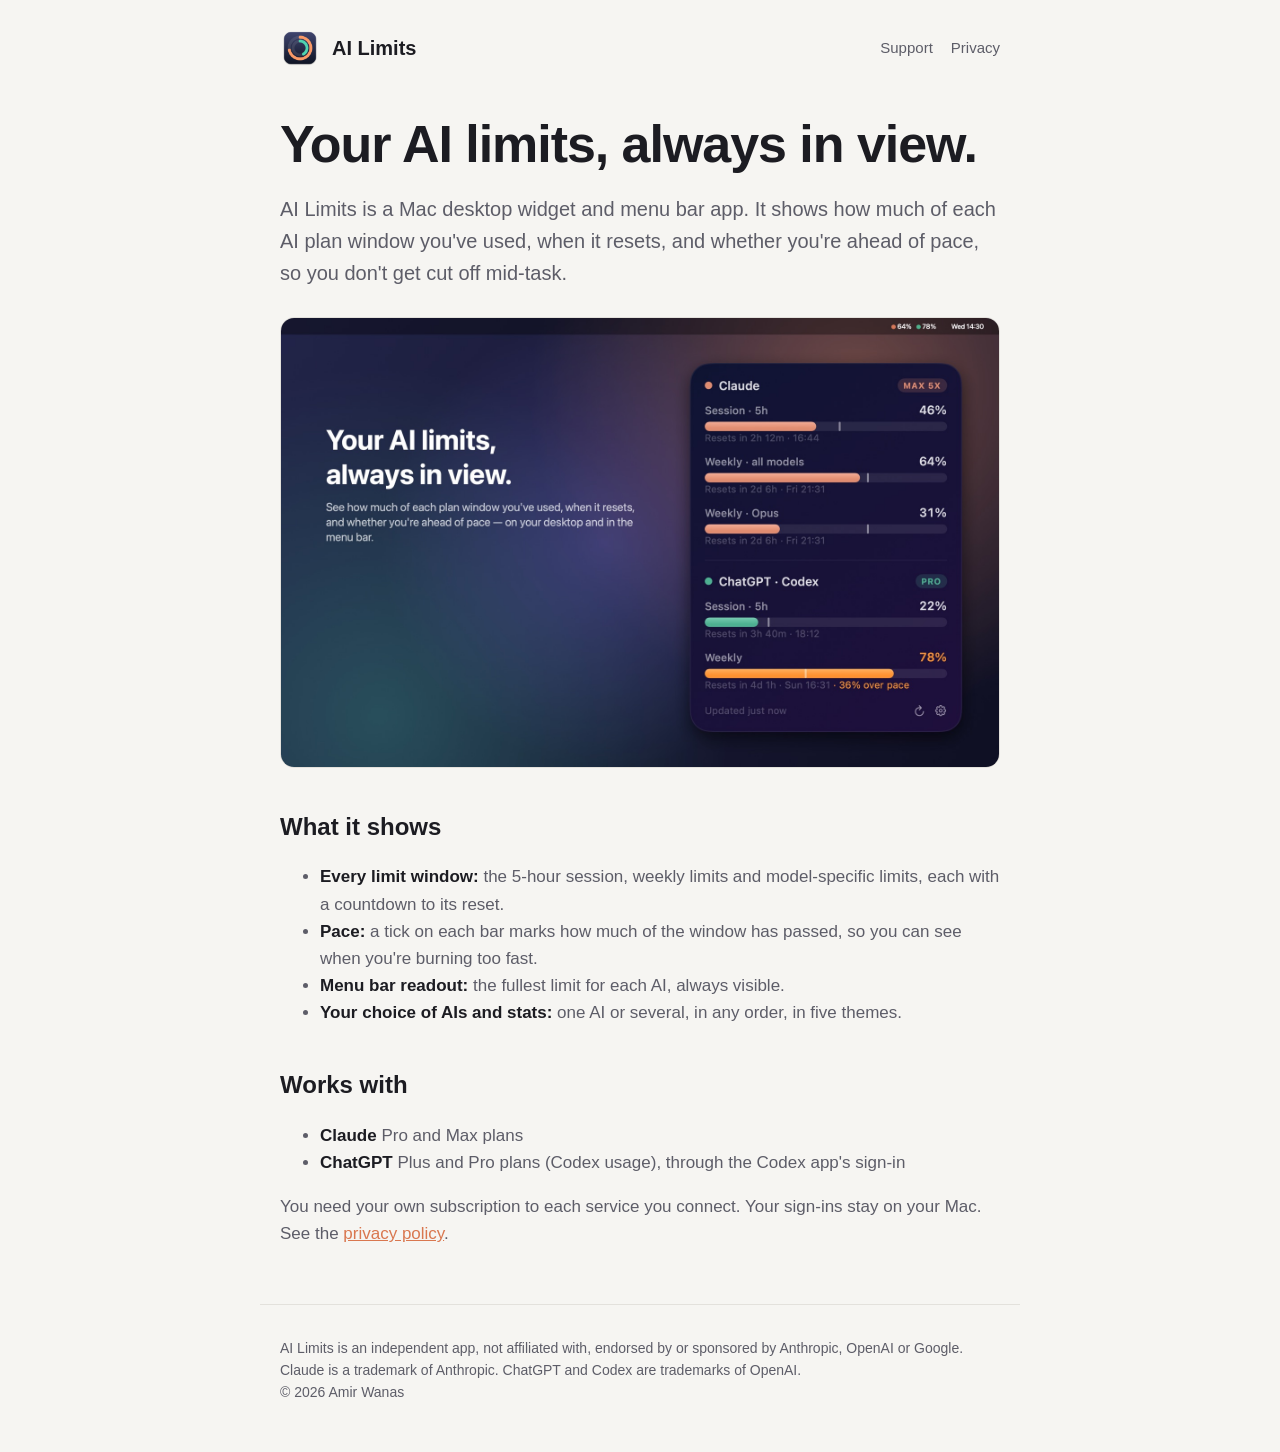
==== index.html @ 98940810 "Add AI Limits website, privacy policy and support page Co-Authored-By: Claude Opus 5.5 <noreply@anth" ====
<!doctype html>
<html lang="en">
<head>
  <meta charset="utf-8">
  <meta name="viewport" content="width=device-width, initial-scale=1">
  <title>AI Limits</title>
  <meta name="description" content="Your AI plan limits on your Mac's desktop and menu bar: usage, resets and pace at a glance.">
  <link rel="icon" href="assets/icon.png">
  <link rel="stylesheet" href="style.css">
</head>
<body>
  <header>
    <img src="assets/icon.png" alt="">
    <a class="brand" href="./">AI Limits</a>
    <nav><a href="support.html">Support</a><a href="privacy.html">Privacy</a></nav>
  </header>
  <main>
    <h1>Your AI limits, always in view.</h1>
    <p class="lede">AI Limits is a Mac desktop widget and menu bar app. It shows how much of each AI plan window you've used, when it resets, and whether you're ahead of pace, so you don't get cut off mid-task.</p>
    <img class="hero" src="assets/hero.jpg" alt="The AI Limits widget on a Mac desktop, showing session and weekly limits for two AI plans.">

    <h2>What it shows</h2>
    <ul>
      <li><strong>Every limit window:</strong> the 5-hour session, weekly limits and model-specific limits, each with a countdown to its reset.</li>
      <li><strong>Pace:</strong> a tick on each bar marks how much of the window has passed, so you can see when you're burning too fast.</li>
      <li><strong>Menu bar readout:</strong> the fullest limit for each AI, always visible.</li>
      <li><strong>Your choice of AIs and stats:</strong> one AI or several, in any order, in five themes.</li>
    </ul>

    <h2>Works with</h2>
    <ul>
      <li><strong>Claude</strong> Pro and Max plans</li>
      <li><strong>ChatGPT</strong> Plus and Pro plans (Codex usage), through the Codex app's sign-in</li>
    </ul>
    <p>You need your own subscription to each service you connect. Your sign-ins stay on your Mac. See the <a href="privacy.html">privacy policy</a>.</p>
  </main>
  <footer>
    AI Limits is an independent app, not affiliated with, endorsed by or sponsored by Anthropic, OpenAI or Google. Claude is a trademark of Anthropic. ChatGPT and Codex are trademarks of OpenAI.<br>
    © 2026 Amir Wanas
  </footer>
</body>
</html>
---- style.css ----
:root {
  --bg: #f6f5f2;
  --surface: #ffffff;
  --text: #1c1c22;
  --muted: #5d5d68;
  --line: #e3e1dc;
  --accent: #d9774f;
  --accent-2: #3fae8a;
}
@media (prefers-color-scheme: dark) {
  :root {
    --bg: #101119;
    --surface: #181a25;
    --text: #f1f1f4;
    --muted: #a4a5b2;
    --line: #2a2c3a;
  }
}
* { box-sizing: border-box; }
body {
  margin: 0;
  background: var(--bg);
  color: var(--text);
  font: 17px/1.6 -apple-system, BlinkMacSystemFont, "SF Pro Text", "Segoe UI", Roboto, sans-serif;
}
a { color: var(--accent); }
header, main, footer { max-width: 760px; margin: 0 auto; padding: 0 20px; }
header { display: flex; align-items: center; gap: 12px; padding-top: 28px; }
header img { width: 40px; height: 40px; }
header a.brand { color: var(--text); text-decoration: none; font-weight: 700; font-size: 20px; }
header nav { margin-left: auto; display: flex; gap: 18px; font-size: 15px; }
header nav a { color: var(--muted); text-decoration: none; }
header nav a:hover { color: var(--text); }
h1 { font-size: clamp(34px, 6vw, 52px); line-height: 1.1; letter-spacing: -0.02em; margin: 48px 0 16px; }
h2 { font-size: 24px; margin: 40px 0 8px; }
h3 { font-size: 18px; margin: 28px 0 4px; }
p, li { color: var(--muted); }
strong { color: var(--text); }
.lede { font-size: 20px; }
.hero { width: 100%; border-radius: 14px; border: 1px solid var(--line); margin: 28px 0 8px; display: block; }
.card { background: var(--surface); border: 1px solid var(--line); border-radius: 14px; padding: 4px 24px 18px; margin: 24px 0; }
.note { font-size: 14px; }
footer { padding-top: 32px; padding-bottom: 48px; font-size: 14px; color: var(--muted); border-top: 1px solid var(--line); margin-top: 56px; }
@media (max-width: 520px) { header nav { gap: 12px; font-size: 14px; } }
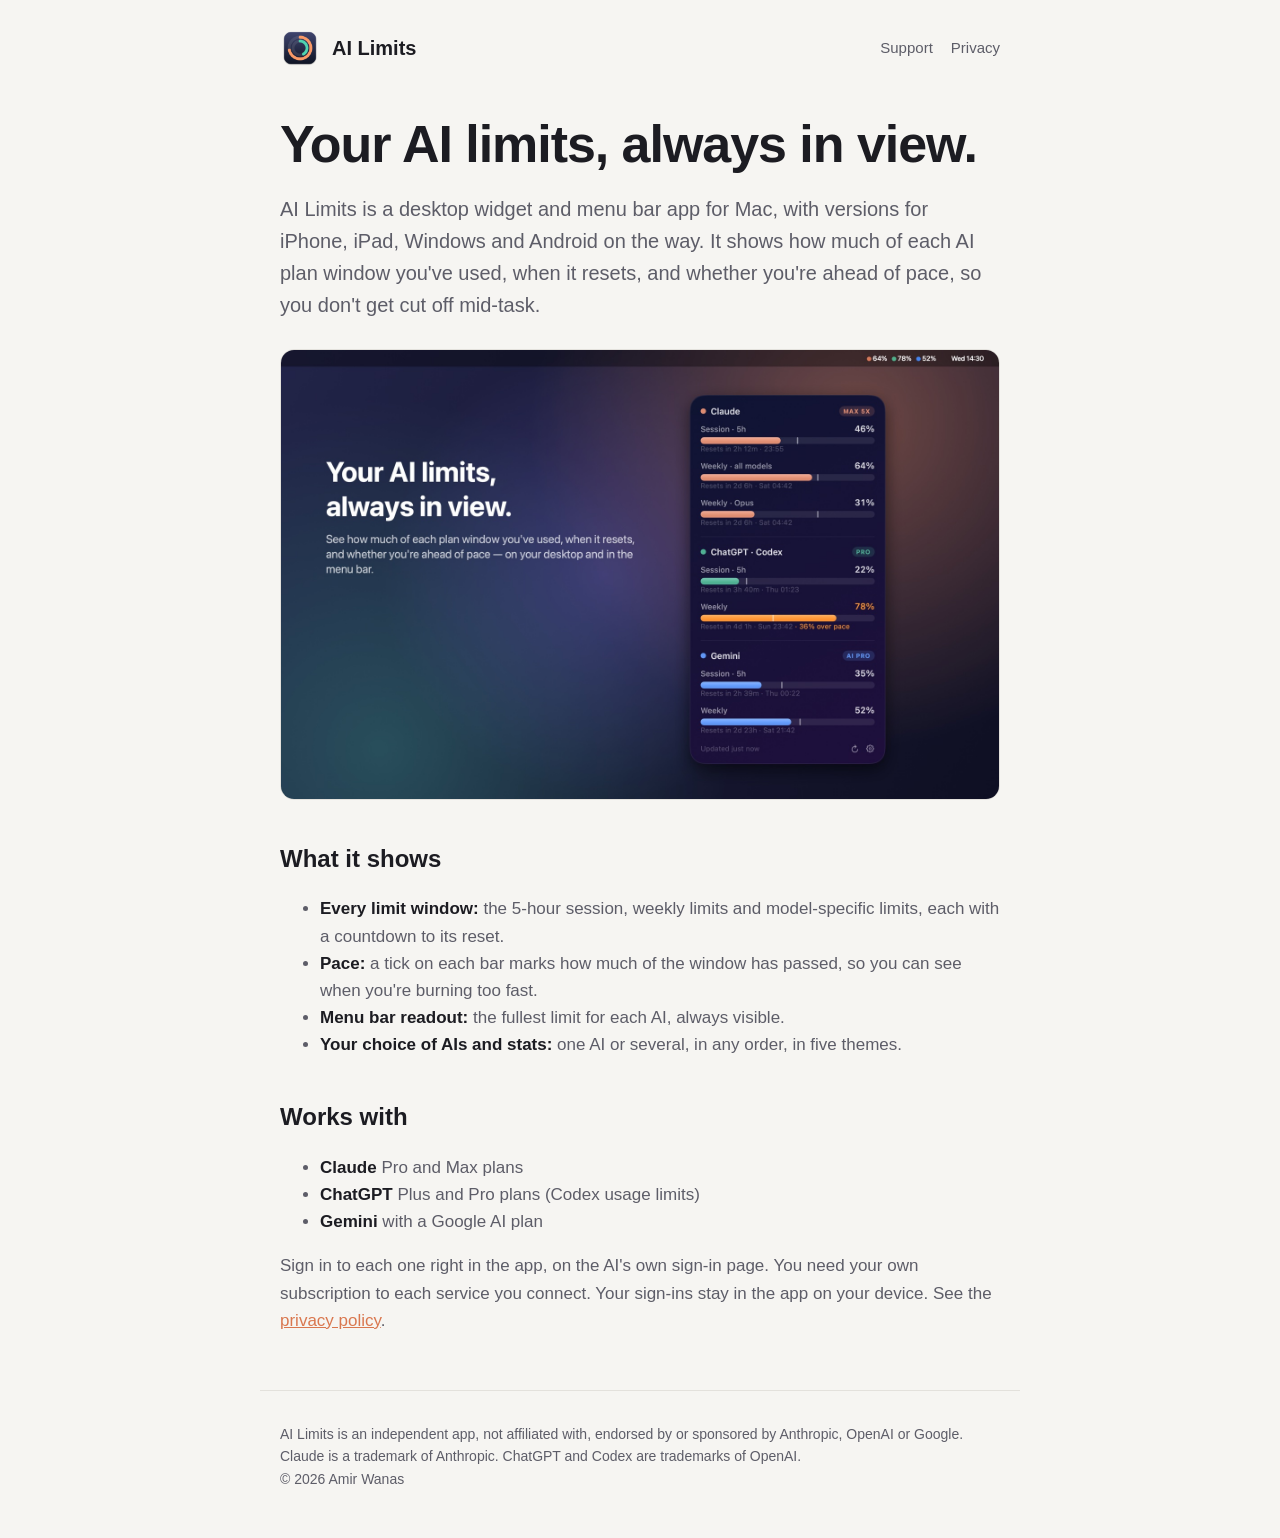
==== commit fcdccd5b: "Sign in to each AI inside the app; add Gemini The privacy policy, support page and home page now des" ====
--- a/index.html
+++ b/index.html
@@ -16,8 +16,8 @@
   </header>
   <main>
     <h1>Your AI limits, always in view.</h1>
-    <p class="lede">AI Limits is a Mac desktop widget and menu bar app. It shows how much of each AI plan window you've used, when it resets, and whether you're ahead of pace, so you don't get cut off mid-task.</p>
-    <img class="hero" src="assets/hero.jpg" alt="The AI Limits widget on a Mac desktop, showing session and weekly limits for two AI plans.">
+    <p class="lede">AI Limits is a desktop widget and menu bar app for Mac, with versions for iPhone, iPad, Windows and Android on the way. It shows how much of each AI plan window you've used, when it resets, and whether you're ahead of pace, so you don't get cut off mid-task.</p>
+    <img class="hero" src="assets/hero.jpg" alt="The AI Limits widget on a Mac desktop, showing session and weekly limits for Claude, ChatGPT and Gemini.">
 
     <h2>What it shows</h2>
     <ul>
@@ -30,9 +30,10 @@
     <h2>Works with</h2>
     <ul>
       <li><strong>Claude</strong> Pro and Max plans</li>
-      <li><strong>ChatGPT</strong> Plus and Pro plans (Codex usage), through the Codex app's sign-in</li>
+      <li><strong>ChatGPT</strong> Plus and Pro plans (Codex usage limits)</li>
+      <li><strong>Gemini</strong> with a Google AI plan</li>
     </ul>
-    <p>You need your own subscription to each service you connect. Your sign-ins stay on your Mac. See the <a href="privacy.html">privacy policy</a>.</p>
+    <p>Sign in to each one right in the app, on the AI's own sign-in page. You need your own subscription to each service you connect. Your sign-ins stay in the app on your device. See the <a href="privacy.html">privacy policy</a>.</p>
   </main>
   <footer>
     AI Limits is an independent app, not affiliated with, endorsed by or sponsored by Anthropic, OpenAI or Google. Claude is a trademark of Anthropic. ChatGPT and Codex are trademarks of OpenAI.<br>
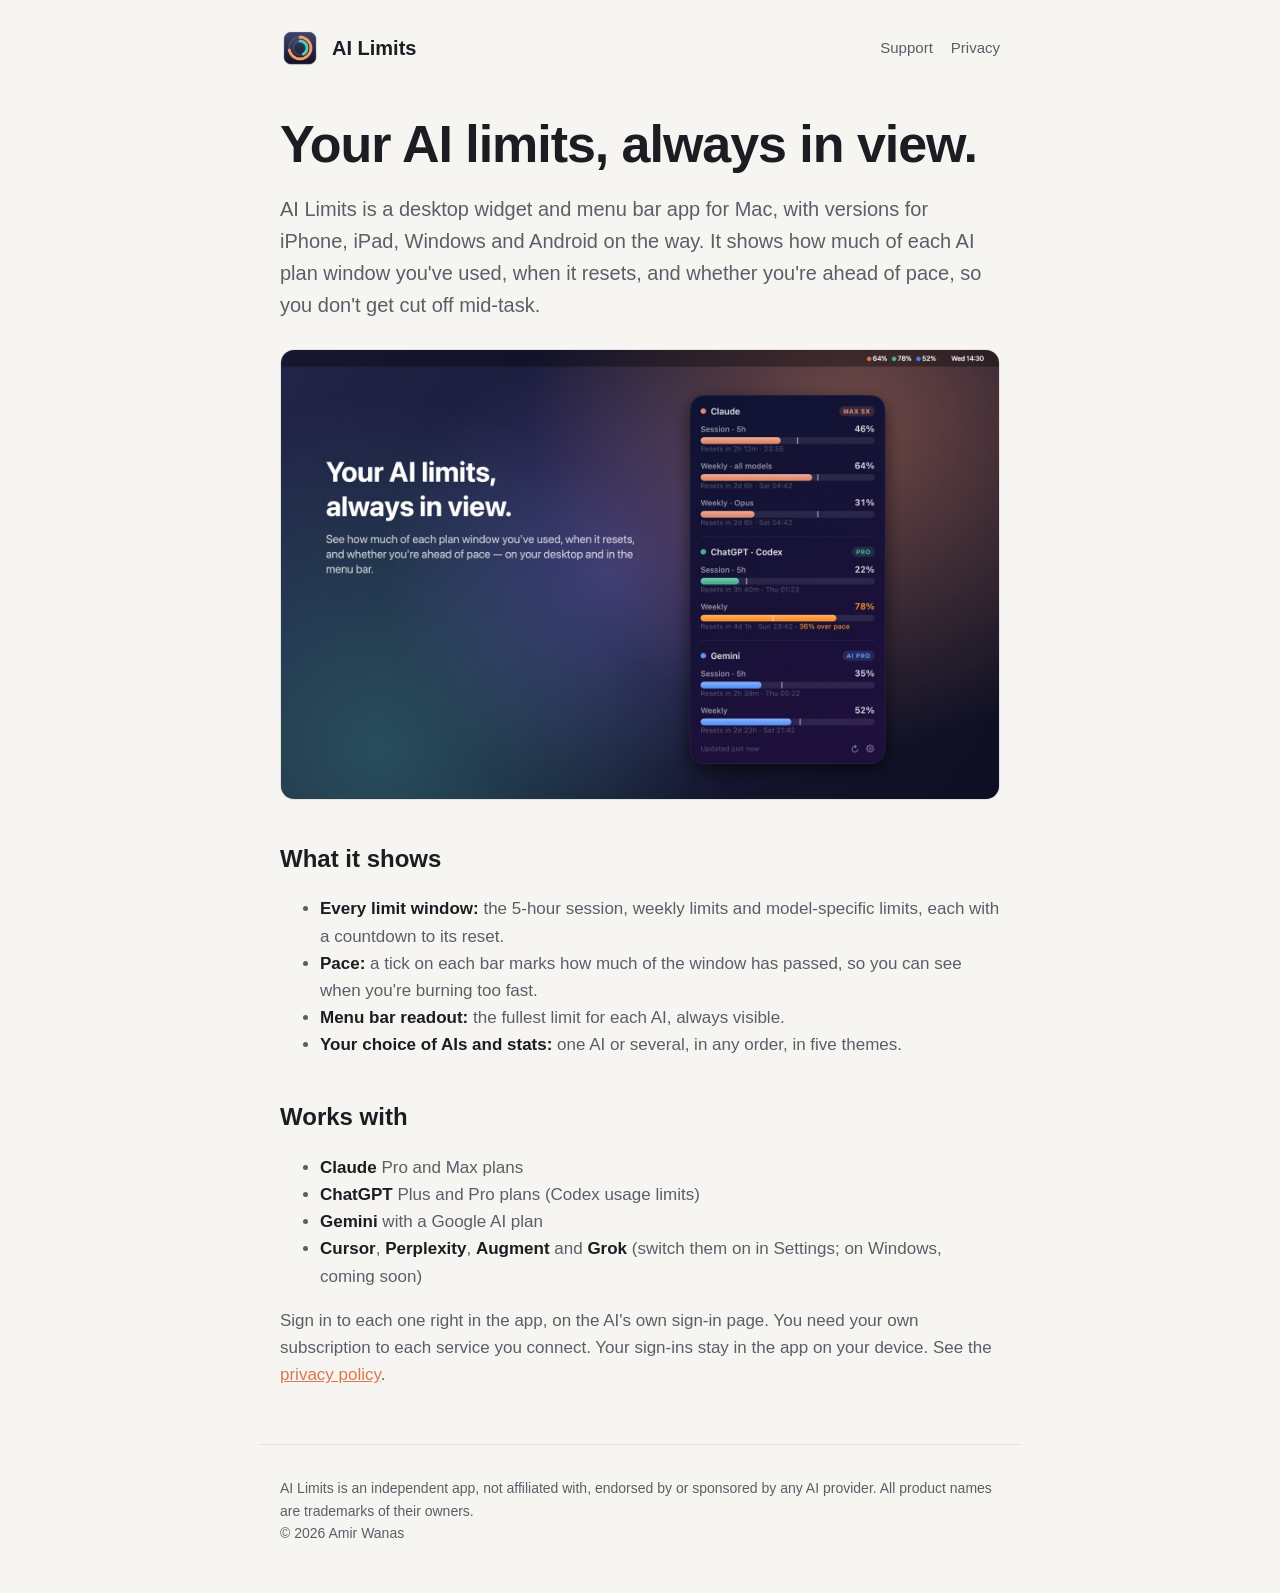
==== commit ce90c31b: "Add Cursor, Perplexity, Augment and Grok; explain passkeys and refresh rate Co-Authored-By: Claude O" ====
--- a/index.html
+++ b/index.html
@@ -32,11 +32,12 @@
       <li><strong>Claude</strong> Pro and Max plans</li>
       <li><strong>ChatGPT</strong> Plus and Pro plans (Codex usage limits)</li>
       <li><strong>Gemini</strong> with a Google AI plan</li>
+      <li><strong>Cursor</strong>, <strong>Perplexity</strong>, <strong>Augment</strong> and <strong>Grok</strong> (switch them on in Settings; on Windows, coming soon)</li>
     </ul>
     <p>Sign in to each one right in the app, on the AI's own sign-in page. You need your own subscription to each service you connect. Your sign-ins stay in the app on your device. See the <a href="privacy.html">privacy policy</a>.</p>
   </main>
   <footer>
-    AI Limits is an independent app, not affiliated with, endorsed by or sponsored by Anthropic, OpenAI or Google. Claude is a trademark of Anthropic. ChatGPT and Codex are trademarks of OpenAI.<br>
+    AI Limits is an independent app, not affiliated with, endorsed by or sponsored by any AI provider. All product names are trademarks of their owners.<br>
     © 2026 Amir Wanas
   </footer>
 </body>
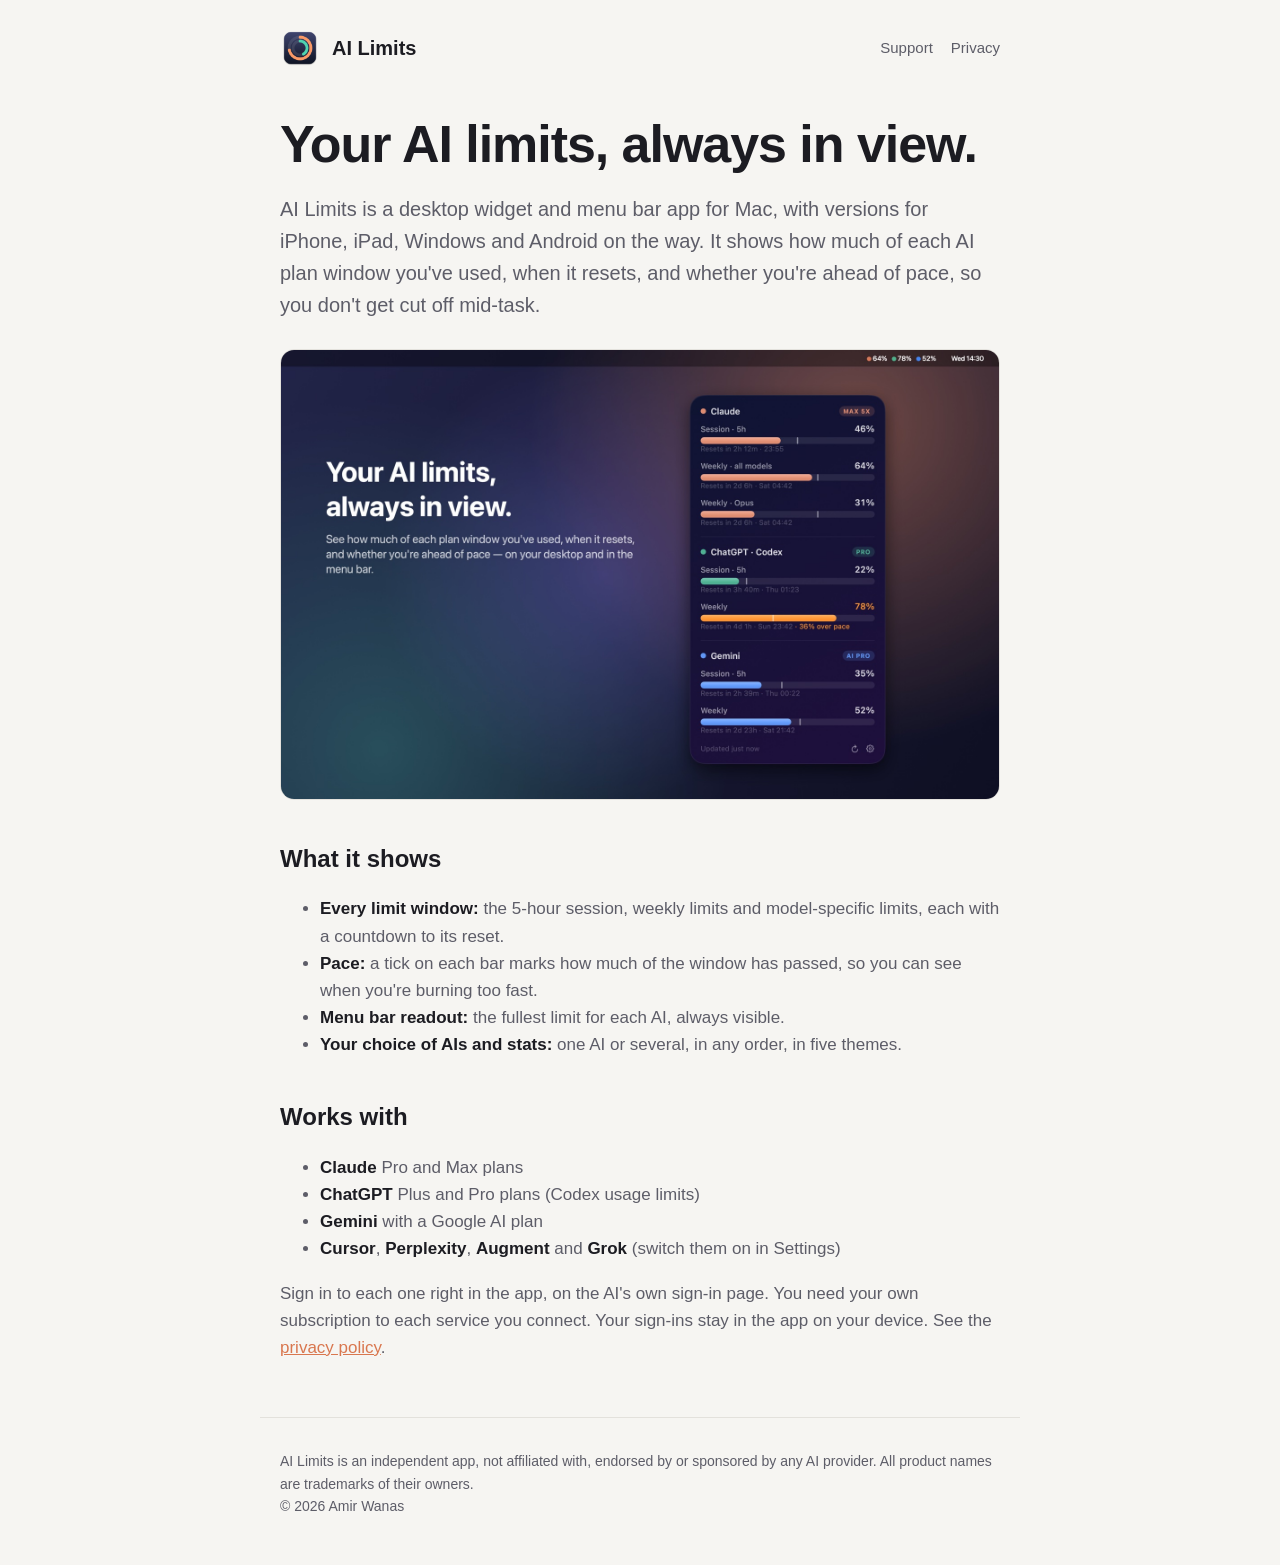
==== commit 086dd995: "New AIs are on Windows too Co-Authored-By: Claude Opus 5.5 <noreply@anthropic.com>" ====
--- a/index.html
+++ b/index.html
@@ -32,7 +32,7 @@
       <li><strong>Claude</strong> Pro and Max plans</li>
       <li><strong>ChatGPT</strong> Plus and Pro plans (Codex usage limits)</li>
       <li><strong>Gemini</strong> with a Google AI plan</li>
-      <li><strong>Cursor</strong>, <strong>Perplexity</strong>, <strong>Augment</strong> and <strong>Grok</strong> (switch them on in Settings; on Windows, coming soon)</li>
+      <li><strong>Cursor</strong>, <strong>Perplexity</strong>, <strong>Augment</strong> and <strong>Grok</strong> (switch them on in Settings)</li>
     </ul>
     <p>Sign in to each one right in the app, on the AI's own sign-in page. You need your own subscription to each service you connect. Your sign-ins stay in the app on your device. See the <a href="privacy.html">privacy policy</a>.</p>
   </main>
